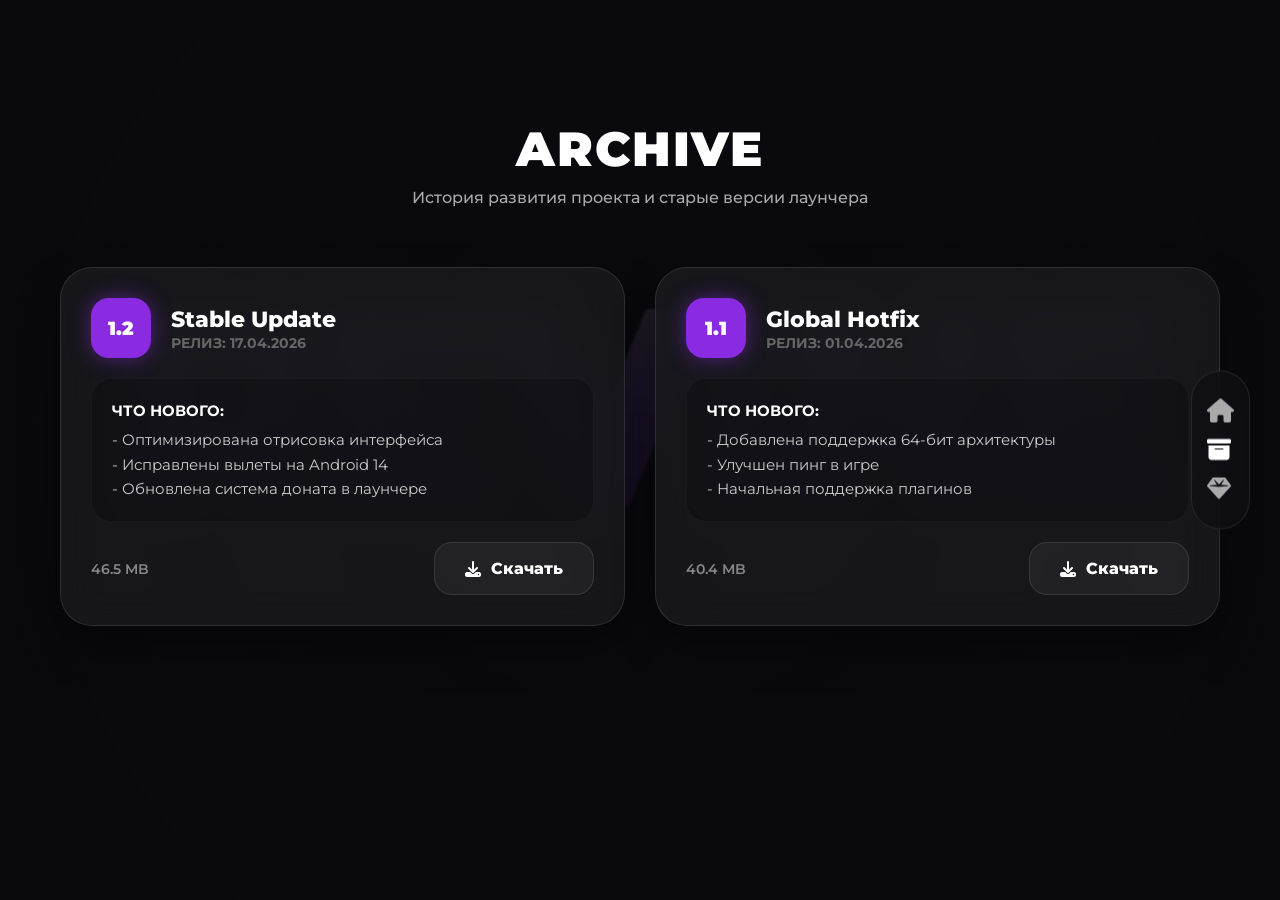
==== archive/index.html @ ac66f046 "Create index.html" ====
<!DOCTYPE html>
<html lang="ru">
<head>
    <meta charset="UTF-8">
    <meta name="viewport" content="width=device-width, initial-scale=1.0, maximum-scale=1.0, user-scalable=no">
    
    <title>Архив версий | reVine CRMP</title>
    <link rel="icon" href="/logo.png" type="image/png">
    
    <link href="https://fonts.googleapis.com/css2?family=Montserrat:wght@400;500;700;900&display=swap" rel="stylesheet">
    <link rel="stylesheet" href="https://cdnjs.cloudflare.com/ajax/libs/font-awesome/6.4.0/css/all.min.css">

    <style>
        :root {
            --primary: #8a2be2;
            --primary-glow: rgba(138, 43, 226, 0.5);
            --bg-dark: #0a0a0e;
            --glass-matte: rgba(25, 25, 30, 0.85);
            --glass-border: rgba(255, 255, 255, 0.1);
        }

        * { box-sizing: border-box; margin: 0; padding: 0; -webkit-tap-highlight-color: transparent; }
        body {
            font-family: 'Montserrat', sans-serif;
            background: var(--bg-dark);
            color: #fff;
            overflow-x: hidden;
            min-height: 100vh;
        }

        /* ФОНОВЫЕ ЭЛЕМЕНТЫ (как на main) */
        .bg-wrapper { position: fixed; inset: 0; z-index: -5; overflow: hidden; }
        #bg-video { position: absolute; top: 50%; left: 50%; min-width: 100%; min-height: 100%; transform: translate(-50%, -50%); opacity: 0.3; }
        .bg-overlay { position: fixed; inset: 0; background: radial-gradient(circle at center, rgba(10,10,14,0.7) 0%, #0a0a0e 100%); z-index: -4; }

        /* ТЕКСТ REVINE С ГРАДИЕНТОМ */
        .hero-bg-text {
            position: fixed; top: 45%; left: 50%; transform: translate(-50%, -50%);
            font-size: clamp(6rem, 22vw, 24rem); font-weight: 900;
            white-space: nowrap; user-select: none; pointer-events: none;
            letter-spacing: -1vw; z-index: -1;
            background: linear-gradient(180deg, #ffffff 0%, #a855f7 50%, #6b21a8 100%);
            -webkit-background-clip: text; -webkit-text-fill-color: transparent;
            opacity: 0.1; filter: blur(1px);
        }

        /* МЕНЮБАР */
        .floating-nav {
            position: fixed; z-index: 100;
            background: rgba(15, 15, 20, 0.7);
            backdrop-filter: blur(25px); -webkit-backdrop-filter: blur(25px);
            border: 1px solid var(--glass-border);
            display: flex; gap: 10px;
        }

        /* КОНТЕНТ АРХИВА */
        .archive-section {
            position: relative; padding: 120px 20px 60px;
            max-width: 1200px; margin: 0 auto; z-index: 1;
        }

        .archive-header { text-align: center; margin-bottom: 60px; }
        .archive-header h1 { font-size: 3rem; font-weight: 900; letter-spacing: 2px; text-transform: uppercase; margin-bottom: 10px; }
        .archive-header p { color: #aaa; font-weight: 500; }

        /* КАРТОЧКИ ОБНОВЛЕНИЙ (СТИЛЬ ИЗ ПРИКРПЕЛЕННЫХ СКРИНОВ) */
        .archive-grid {
            display: grid; grid-template-columns: repeat(auto-fit, minmax(350px, 1fr));
            gap: 30px; perspective: 1000px;
        }

        .update-card {
            background: var(--glass-matte);
            border: 1px solid var(--glass-border);
            border-radius: 32px; padding: 30px;
            backdrop-filter: blur(20px);
            display: flex; flex-direction: column;
            gap: 20px; transition: all 0.3s ease;
            transform-style: preserve-3d;
            box-shadow: 0 20px 40px rgba(0,0,0,0.4);
        }

        .card-head { display: flex; align-items: center; gap: 20px; }
        .version-badge {
            width: 60px; height: 60px; background: var(--primary);
            border-radius: 18px; display: flex; align-items: center; justify-content: center;
            font-weight: 900; font-size: 1.2rem; box-shadow: 0 0 20px var(--primary-glow);
        }
        .version-info h2 { font-size: 1.4rem; font-weight: 800; }
        .version-info span { color: #666; font-size: 0.85rem; font-weight: 700; }

        .update-desc {
            background: rgba(0,0,0,0.2); border-radius: 20px; padding: 20px;
            font-size: 0.95rem; line-height: 1.6; color: #ccc;
            border: 1px solid rgba(255,255,255,0.03);
            min-height: 100px;
        }
        .update-desc b { color: #fff; display: block; margin-bottom: 5px; }

        .meta-row { display: flex; justify-content: space-between; align-items: center; margin-top: auto; }
        .file-size { color: #888; font-weight: 600; font-size: 0.9rem; }

        /* КНОПКА СКАЧАТЬ (МАТОВАЯ) */
        .btn-download-matte {
            padding: 16px 30px; border-radius: 18px;
            background: rgba(255,255,255,0.05);
            border: 1px solid var(--glass-border);
            color: #fff; text-decoration: none; font-weight: 800;
            transition: 0.3s; display: flex; align-items: center; gap: 10px;
        }
        .btn-download-matte:hover {
            background: var(--primary); border-color: transparent;
            box-shadow: 0 10px 25px var(--primary-glow);
            transform: translateY(-3px);
        }

        /* АДАПТАЦИЯ */
        @media (max-width: 768px) {
            .hero-bg-text { top: 30%; transform: translate(-50%, -50%) scaleY(1.4); opacity: 0.2; font-size: 28vw; }
            .floating-nav { bottom: 20px; left: 50%; transform: translateX(-50%); width: 90%; border-radius: 50px; padding: 10px; justify-content: space-around; }
            .archive-header h1 { font-size: 2rem; }
            .archive-grid { grid-template-columns: 1fr; }
            body { padding-bottom: 100px; }
        }

        @media (min-width: 769px) {
            .floating-nav { top: 50%; right: 30px; transform: translateY(-50%); flex-direction: column; padding: 25px 15px; border-radius: 40px; }
        }
    </style>
</head>
<body>

    <div class="bg-wrapper">
        <video autoplay loop muted playsinline id="bg-video"><source src="/background.mp4" type="video/mp4"></video>
    </div>
    <div class="bg-overlay"></div>

    <div class="hero-bg-text">REVINE</div>

    <nav class="floating-nav">
        <a href="/" style="color:#aaa; font-size:1.5rem;"><i class="fa-solid fa-house"></i></a>
        <a href="/archive/" style="color:#fff; font-size:1.5rem;"><i class="fa-solid fa-box-archive"></i></a>
        <a href="/donate/" style="color:#aaa; font-size:1.5rem;"><i class="fa-solid fa-gem"></i></a>
    </nav>

    <main class="archive-section">
        <header class="archive-header">
            <h1>Archive</h1>
            <p>История развития проекта и старые версии лаунчера</p>
        </header>

        <div class="archive-grid">
            <div class="update-card" data-tilt>
                <div class="card-head">
                    <div class="version-badge">1.2</div>
                    <div class="version-info">
                        <h2>Stable Update</h2>
                        <span>РЕЛИЗ: 17.04.2026</span>
                    </div>
                </div>
                <div class="update-desc">
                    <b>ЧТО НОВОГО:</b>
                    - Оптимизирована отрисовка интерфейса<br>
                    - Исправлены вылеты на Android 14<br>
                    - Обновлена система доната в лаунчере
                </div>
                <div class="meta-row">
                    <div class="file-size">46.5 MB</div>
                    <a href="/v1.2.apk" class="btn-download-matte">
                        <i class="fa-solid fa-download"></i> Скачать
                    </a>
                </div>
            </div>

            <div class="update-card" data-tilt>
                <div class="card-head">
                    <div class="version-badge">1.1</div>
                    <div class="version-info">
                        <h2>Global Hotfix</h2>
                        <span>РЕЛИЗ: 01.04.2026</span>
                    </div>
                </div>
                <div class="update-desc">
                    <b>ЧТО НОВОГО:</b>
                    - Добавлена поддержка 64-бит архитектуры<br>
                    - Улучшен пинг в игре<br>
                    - Начальная поддержка плагинов
                </div>
                <div class="meta-row">
                    <div class="file-size">40.4 MB</div>
                    <a href="/v1.1.apk" class="btn-download-matte">
                        <i class="fa-solid fa-download"></i> Скачать
                    </a>
                </div>
            </div>
        </div>
    </main>

    <script>
        // Тот же эффект 3D тилта для карточек архива
        const cards = document.querySelectorAll('[data-tilt]');
        cards.forEach(card => {
            card.addEventListener('mousemove', (e) => {
                const rect = card.getBoundingClientRect();
                const x = e.clientX - rect.left;
                const y = e.clientY - rect.top;
                const rotateX = ((y - rect.height/2) / (rect.height/2)) * -10;
                const rotateY = ((x - rect.width/2) / (rect.width/2)) * 10;
                card.style.transform = `perspective(1000px) rotateX(${rotateX}deg) rotateY(${rotateY}deg) scale3d(1.02, 1.02, 1.02)`;
            });
            card.addEventListener('mouseleave', () => {
                card.style.transform = `perspective(1000px) rotateX(0deg) rotateY(0deg) scale3d(1, 1, 1)`;
                card.style.transition = "all 0.5s ease";
            });
            card.addEventListener('mouseenter', () => { card.style.transition = "none"; });
        });
    </script>
</body>
</html>
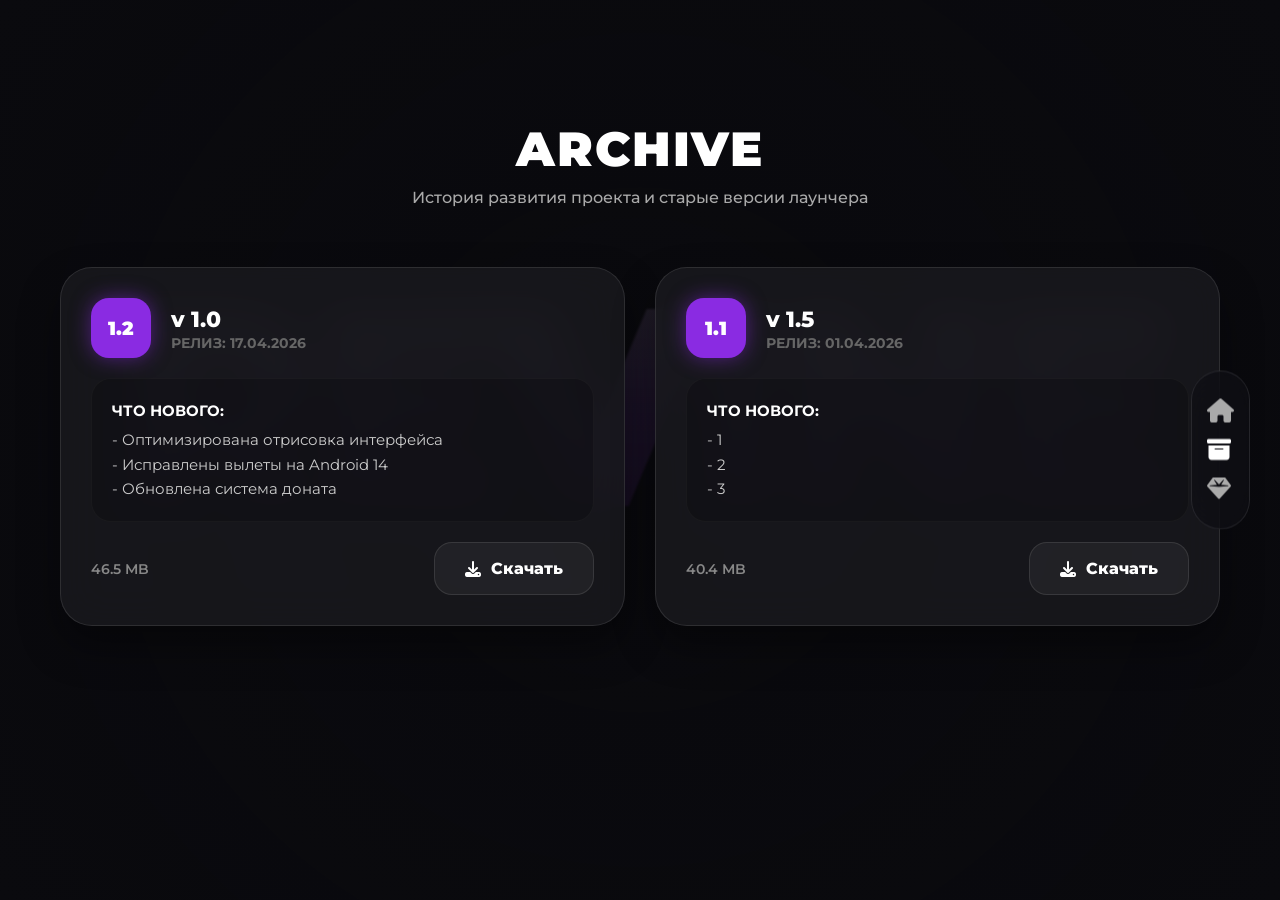
==== commit c5bc99bd: "Update version information and release notes" ====
--- a/archive/index.html
+++ b/archive/index.html
@@ -154,7 +154,7 @@
                 <div class="card-head">
                     <div class="version-badge">1.2</div>
                     <div class="version-info">
-                        <h2>Stable Update</h2>
+                        <h2>v 1.0</h2>
                         <span>РЕЛИЗ: 17.04.2026</span>
                     </div>
                 </div>
@@ -162,7 +162,7 @@
                     <b>ЧТО НОВОГО:</b>
                     - Оптимизирована отрисовка интерфейса<br>
                     - Исправлены вылеты на Android 14<br>
-                    - Обновлена система доната в лаунчере
+                    - Обновлена система доната
                 </div>
                 <div class="meta-row">
                     <div class="file-size">46.5 MB</div>
@@ -176,15 +176,15 @@
                 <div class="card-head">
                     <div class="version-badge">1.1</div>
                     <div class="version-info">
-                        <h2>Global Hotfix</h2>
+                        <h2>v 1.5</h2>
                         <span>РЕЛИЗ: 01.04.2026</span>
                     </div>
                 </div>
                 <div class="update-desc">
                     <b>ЧТО НОВОГО:</b>
-                    - Добавлена поддержка 64-бит архитектуры<br>
-                    - Улучшен пинг в игре<br>
-                    - Начальная поддержка плагинов
+                    - 1<br>
+                    - 2<br>
+                    - 3
                 </div>
                 <div class="meta-row">
                     <div class="file-size">40.4 MB</div>
@@ -197,7 +197,6 @@
     </main>
 
     <script>
-        // Тот же эффект 3D тилта для карточек архива
         const cards = document.querySelectorAll('[data-tilt]');
         cards.forEach(card => {
             card.addEventListener('mousemove', (e) => {
